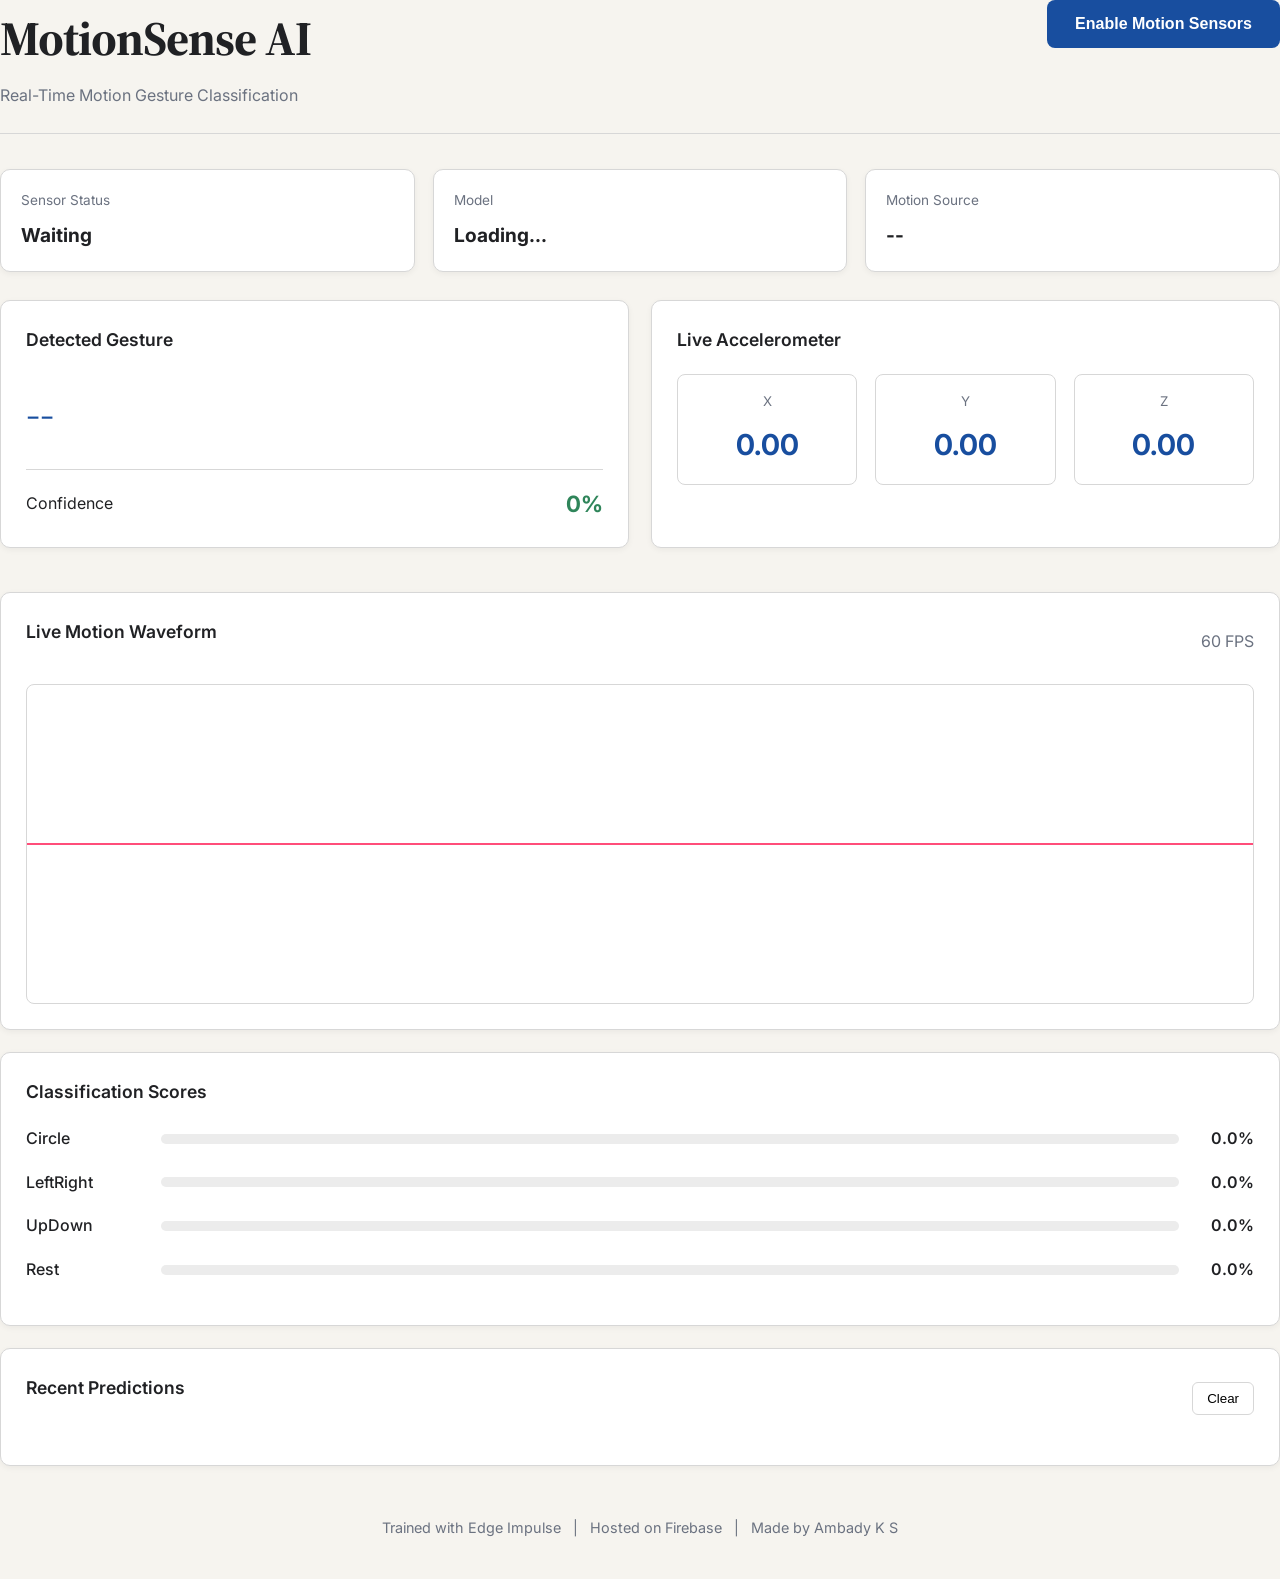
==== gesture_detect_app/public/index.html @ fabaf06c "Add MotionSense AI project and bridge rectifier KiCad design" ====
<!DOCTYPE html>
<html lang="en">

<head>

    <meta charset="UTF-8">

    <meta name="viewport"
          content="width=device-width, initial-scale=1.0">

    <title>MotionSense AI</title>

    <link rel="stylesheet" href="style.css">

    <link rel="preconnect"
          href="https://fonts.googleapis.com">

    <link rel="preconnect"
          href="https://fonts.gstatic.com"
          crossorigin>

    <link href="https://fonts.googleapis.com/css2?family=Inter:wght@400;500;600;700&family=Source+Serif+4:wght@600;700&display=swap"
          rel="stylesheet">

</head>

<body>

<div class="container">

<header>

    <div>

        <h1>MotionSense AI</h1>

        <p>
            Real-Time Motion Gesture Classification
        </p>

    </div>

    <button id="startBtn">

        Enable Motion Sensors

    </button>

</header>

<!-- STATUS -->

<section class="statusGrid">

    <div class="statusCard">

        <span>Sensor Status</span>

        <h3 id="sensorStatus">

            Waiting

        </h3>

    </div>

    <div class="statusCard">

        <span>Model</span>

        <h3 id="modelStatus">

            Loading...

        </h3>

    </div>

    <div class="statusCard">

        <span>Motion Source</span>

        <h3 id="sensorMode">

            Unknown

        </h3>

    </div>

</section>

<!-- DASHBOARD -->

<section class="dashboard">

    <div class="panel">

        <h2>

            Detected Gesture

        </h2>

        <div class="gesture">

            <span id="prediction">

                --

            </span>

        </div>

        <div class="confidenceBox">

            Confidence

            <strong id="confidence">

                0%

            </strong>

        </div>

    </div>

    <div class="panel">

        <h2>

            Live Accelerometer

        </h2>

        <div class="sensorValues">

            <div>

                <small>X</small>

                <h3 id="xValue">

                    0.00

                </h3>

            </div>

            <div>

                <small>Y</small>

                <h3 id="yValue">

                    0.00

                </h3>

            </div>

            <div>

                <small>Z</small>

                <h3 id="zValue">

                    0.00

                </h3>

            </div>

        </div>

    </div>

</section>

<!-- GRAPH -->

<section class="panel">

    <div class="panelHeader">

        <h2>

            Live Motion Waveform

        </h2>

        <span id="fpsCounter">

            0 FPS

        </span>

    </div>

    <canvas id="waveCanvas"></canvas>

</section>

<!-- PROBABILITIES -->

<section class="panel">

    <h2>

        Classification Scores

    </h2>

    <div class="probability">

        <label>Circle</label>

        <div class="progress">

            <div class="fill"
                 id="circleBar">

            </div>

        </div>

        <span id="circleValue">

            0%

        </span>

    </div>

    <div class="probability">

        <label>LeftRight</label>

        <div class="progress">

            <div class="fill"
                 id="leftBar">

            </div>

        </div>

        <span id="leftValue">

            0%

        </span>

    </div>

    <div class="probability">

        <label>UpDown</label>

        <div class="progress">

            <div class="fill"
                 id="upBar">

            </div>

        </div>

        <span id="upValue">

            0%

        </span>

    </div>

    <div class="probability">

        <label>Rest</label>

        <div class="progress">

            <div class="fill"
                 id="restBar">

            </div>

        </div>

        <span id="restValue">

            0%

        </span>

    </div>

</section>

<!-- HISTORY -->

<section class="panel">

    <div class="panelHeader">

        <h2>

            Recent Predictions

        </h2>

        <button id="clearHistory">

            Clear

        </button>

    </div>

    <ul id="historyList">

    </ul>

</section>

<footer>

    Trained with Edge Impulse

    <span>|</span>

    Hosted on Firebase

    <span>|</span>

    Made by
     Ambady K S



</footer>

<script src="edge-impulse-standalone.js"></script>

<script src="run-impulse.js"></script>

<script src="script.js"></script>

</body>

</html>
---- gesture_detect_app/public/style.css ----
*{
    margin:0;
    padding:0;
    box-sizing:border-box;
}

:root{

    --bg:#f6f4ef;
    --surface:#ffffff;

    --border:#d7d7d7;

    --text:#202124;
    --muted:#6b7280;

    --primary:#184e9f;
    --green:#2f855a;
    --red:#d64545;

    --shadow:
        0 2px 6px rgba(0,0,0,.05);

}

html{

    height:100%;

    overflow-y:auto;

    scroll-behavior:smooth;

    -webkit-overflow-scrolling:touch;

}

body{

    min-height:100vh;

    background:var(--bg);

    color:var(--text);

    font-family:Inter,sans-serif;

    line-height:1.6;

    overflow-x:hidden;

    overflow-y:auto;

    padding-bottom:40px;

}

/* =========================
        HEADER
========================= */

header{

    display:flex;

    justify-content:space-between;

    align-items:flex-start;

    gap:30px;

    margin-bottom:35px;

    border-bottom:1px solid var(--border);

    padding-bottom:25px;

}

header h1{

    font-family:"Source Serif 4",serif;

    font-size:3rem;

    font-weight:700;

    letter-spacing:-1px;

}

header p{

    margin-top:6px;

    color:var(--muted);

}

/* =========================
      BUTTON
========================= */

#startBtn{

    background:var(--primary);

    color:white;

    border:none;

    border-radius:8px;

    padding:15px 28px;

    cursor:pointer;

    font-size:1rem;

    font-weight:600;

    transition:.2s;

}

#startBtn:hover{

    background:#123f80;

}

/* =========================
     STATUS GRID
========================= */

.statusGrid{

    display:grid;

    grid-template-columns:repeat(3,1fr);

    gap:18px;

    margin-bottom:28px;

}

.statusCard{

    background:var(--surface);

    border:1px solid var(--border);

    border-radius:10px;

    padding:20px;

    box-shadow:var(--shadow);

}

.statusCard span{

    display:block;

    color:var(--muted);

    font-size:.85rem;

    margin-bottom:8px;

}

.statusCard h3{

    font-size:1.2rem;

}

/* =========================
      DASHBOARD
========================= */

.dashboard{

    display:grid;

    grid-template-columns:1fr 1fr;

    gap:22px;

    margin-bottom:22px;

}

.panel{

    background:var(--surface);

    border:1px solid var(--border);

    border-radius:10px;

    padding:25px;

    margin-bottom:22px;

    box-shadow:var(--shadow);

}

.panel h2{

    font-size:1.1rem;

    margin-bottom:20px;

    font-weight:600;

}

/* =========================
   GESTURE
========================= */

.gesture{

    font-family:"Source Serif 4",serif;

    font-size:3rem;

    margin-bottom:18px;

    color:var(--primary);

}

.confidenceBox{

    display:flex;

    justify-content:space-between;

    align-items:center;

    border-top:1px solid var(--border);

    padding-top:16px;

    font-size:1rem;

}

.confidenceBox strong{

    color:var(--green);

    font-size:1.4rem;

}

/* =========================
      SENSOR
========================= */

.sensorValues{

    display:grid;

    grid-template-columns:repeat(3,1fr);

    gap:18px;

}

.sensorValues div{

    border:1px solid var(--border);

    border-radius:8px;

    padding:16px;

    text-align:center;

}

.sensorValues small{

    display:block;

    color:var(--muted);

    margin-bottom:10px;

}

.sensorValues h3{

    font-size:1.8rem;

    color:var(--primary);

}

/* =========================
      GRAPH
========================= */

.panelHeader{

    display:flex;

    justify-content:space-between;

    align-items:center;

    margin-bottom:18px;

}

#fpsCounter{

    color:var(--muted);

}

#waveCanvas{

    width:100%;

    height:320px;

    border:1px solid var(--border);

    border-radius:8px;

    background:white;

    display:block;

    touch-action:pan-y;

    user-select:none;

    -webkit-user-select:none;

}

/* =========================
      PROBABILITY
========================= */

.probability{

    display:grid;

    grid-template-columns:120px 1fr 60px;

    align-items:center;

    gap:15px;

    margin:18px 0;

}

.probability label{

    font-weight:500;

}

.progress{

    background:#ececec;

    height:10px;

    border-radius:20px;

    overflow:hidden;

}

.fill{

    width:0%;

    height:100%;

    background:var(--primary);

    transition:.25s;

}

.probability span{

    text-align:right;

    font-weight:600;

}

/* =========================
       HISTORY
========================= */

#historyList{

    list-style:none;

    max-height:220px;

    overflow-y:auto;

    padding-right:8px;

    scrollbar-width:thin;

}

#historyList li{

    border-bottom:1px solid #ececec;

    padding:12px 0;

}

#clearHistory{

    border:1px solid var(--border);

    background:white;

    border-radius:6px;

    padding:8px 14px;

    cursor:pointer;

}

#clearHistory:hover{

    background:#f0f0f0;

}

/* =========================
       FOOTER
========================= */

footer{

    margin-top:50px;

    text-align:center;

    color:var(--muted);

    font-size:.9rem;

}

footer span{

    margin:0 8px;

}

/* =========================
      MOBILE
========================= */

@media(max-width:900px){
    body{

    overflow-y:auto;

}

.panel{

    overflow:hidden;

}

#waveCanvas{

    touch-action:pan-y;

}

    header{

        flex-direction:column;

    }

    #startBtn{

        width:100%;

    }

    .statusGrid{

        grid-template-columns:1fr;

    }

    .dashboard{

        grid-template-columns:1fr;

    }

    .sensorValues{

        grid-template-columns:1fr;

    }

    .probability{

        grid-template-columns:1fr;

    }

    .gesture{

        font-size:2.3rem;

    }
    /* Scrollbar */

#historyList::-webkit-scrollbar{

    width:6px;

}

#historyList::-webkit-scrollbar-thumb{

    background:#bdbdbd;

    border-radius:10px;

}

#historyList::-webkit-scrollbar-track{

    background:#f2f2f2;

}

}
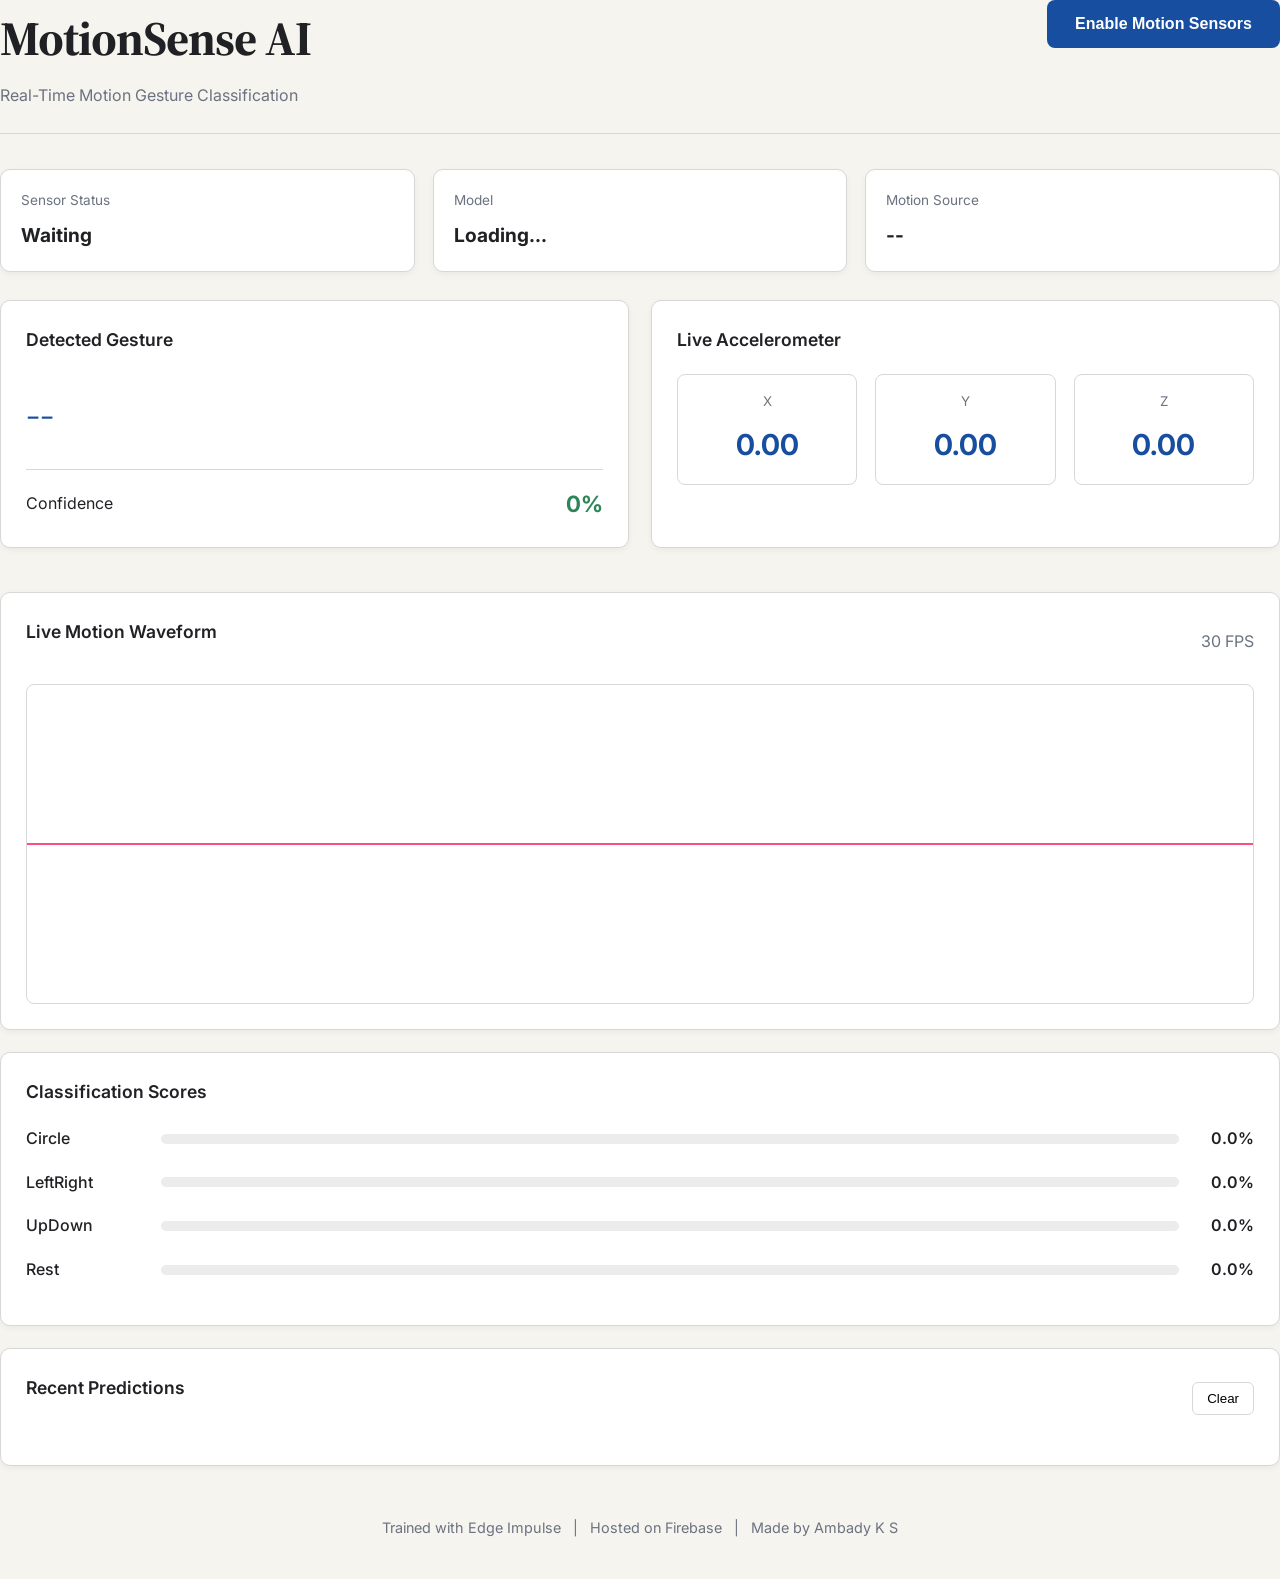
==== commit f4164cc7: "Remove Firebase preview workflow" ====
--- a/gesture_detect_app/public/index.html
+++ b/gesture_detect_app/public/index.html
@@ -336,6 +336,7 @@
 
     Made by
      Ambady K S
+     <!-- Trigger GitHub Actions .... -->
 
 
 
